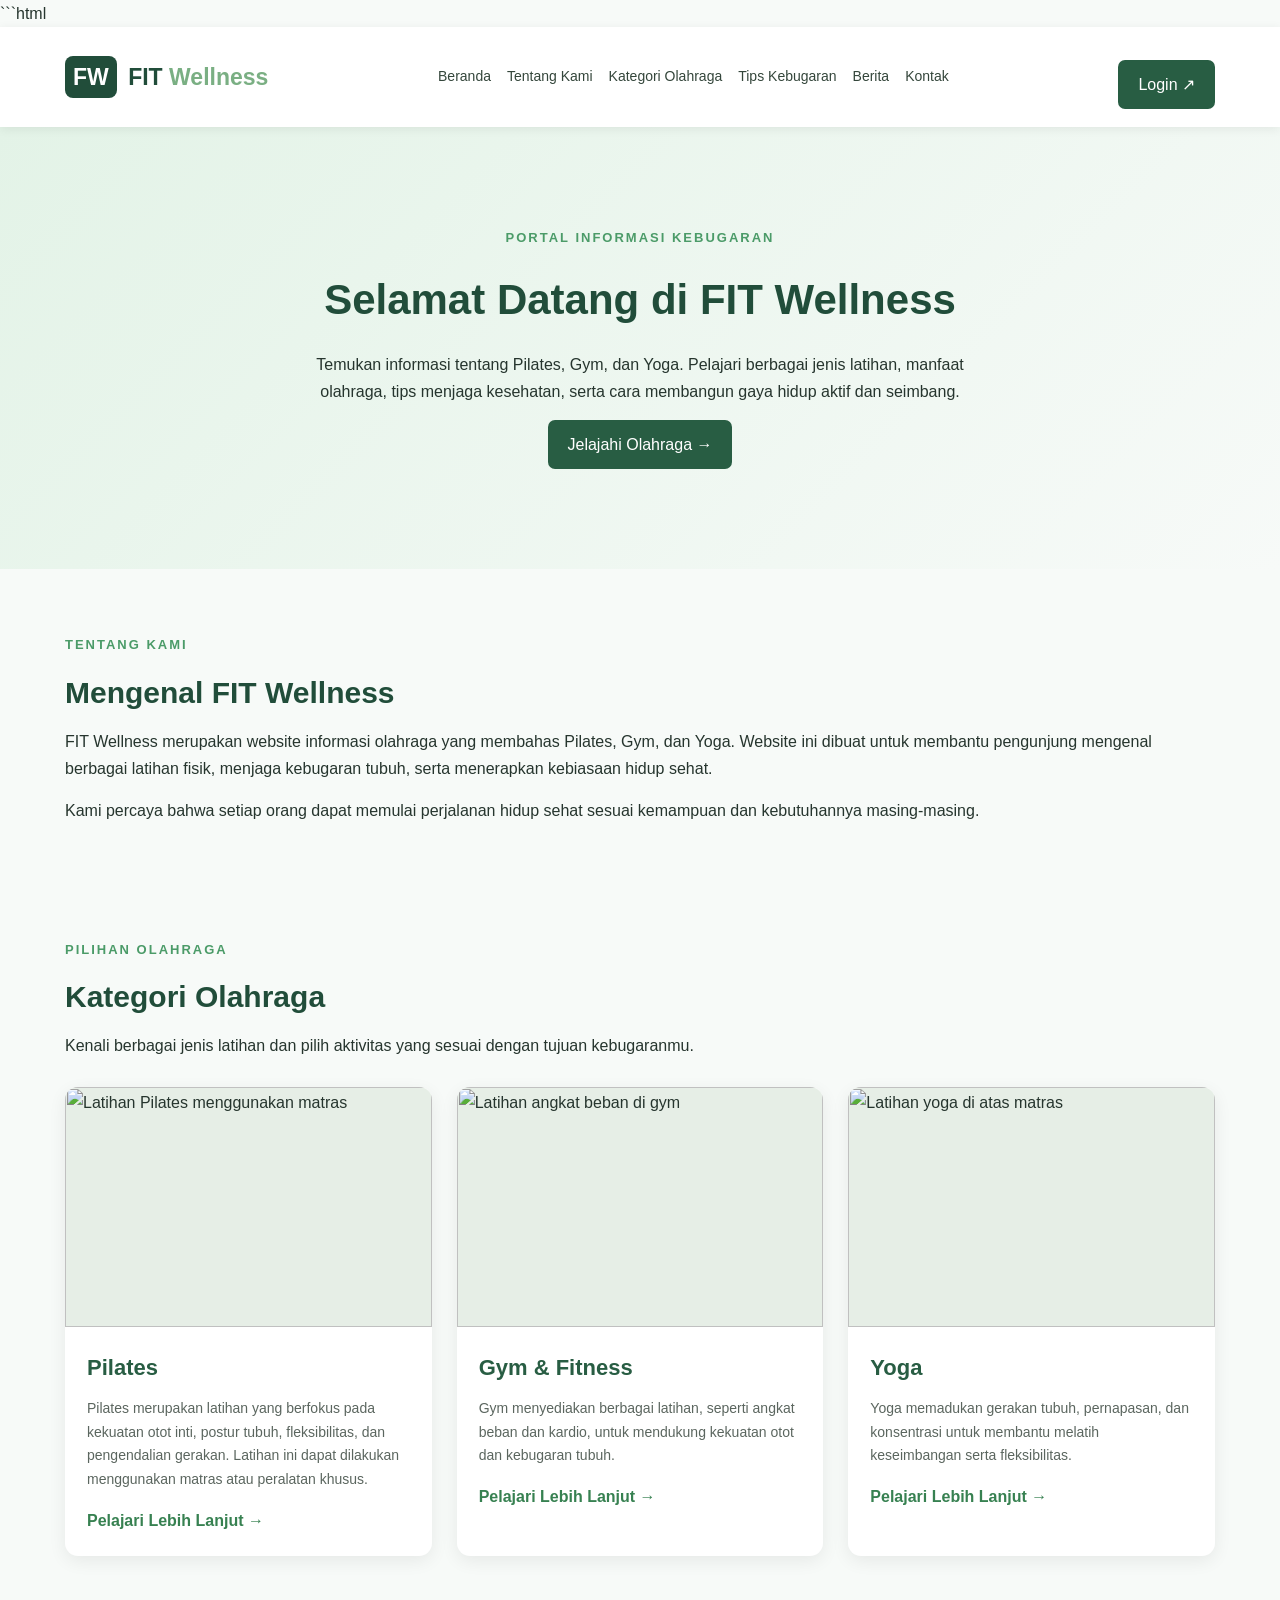
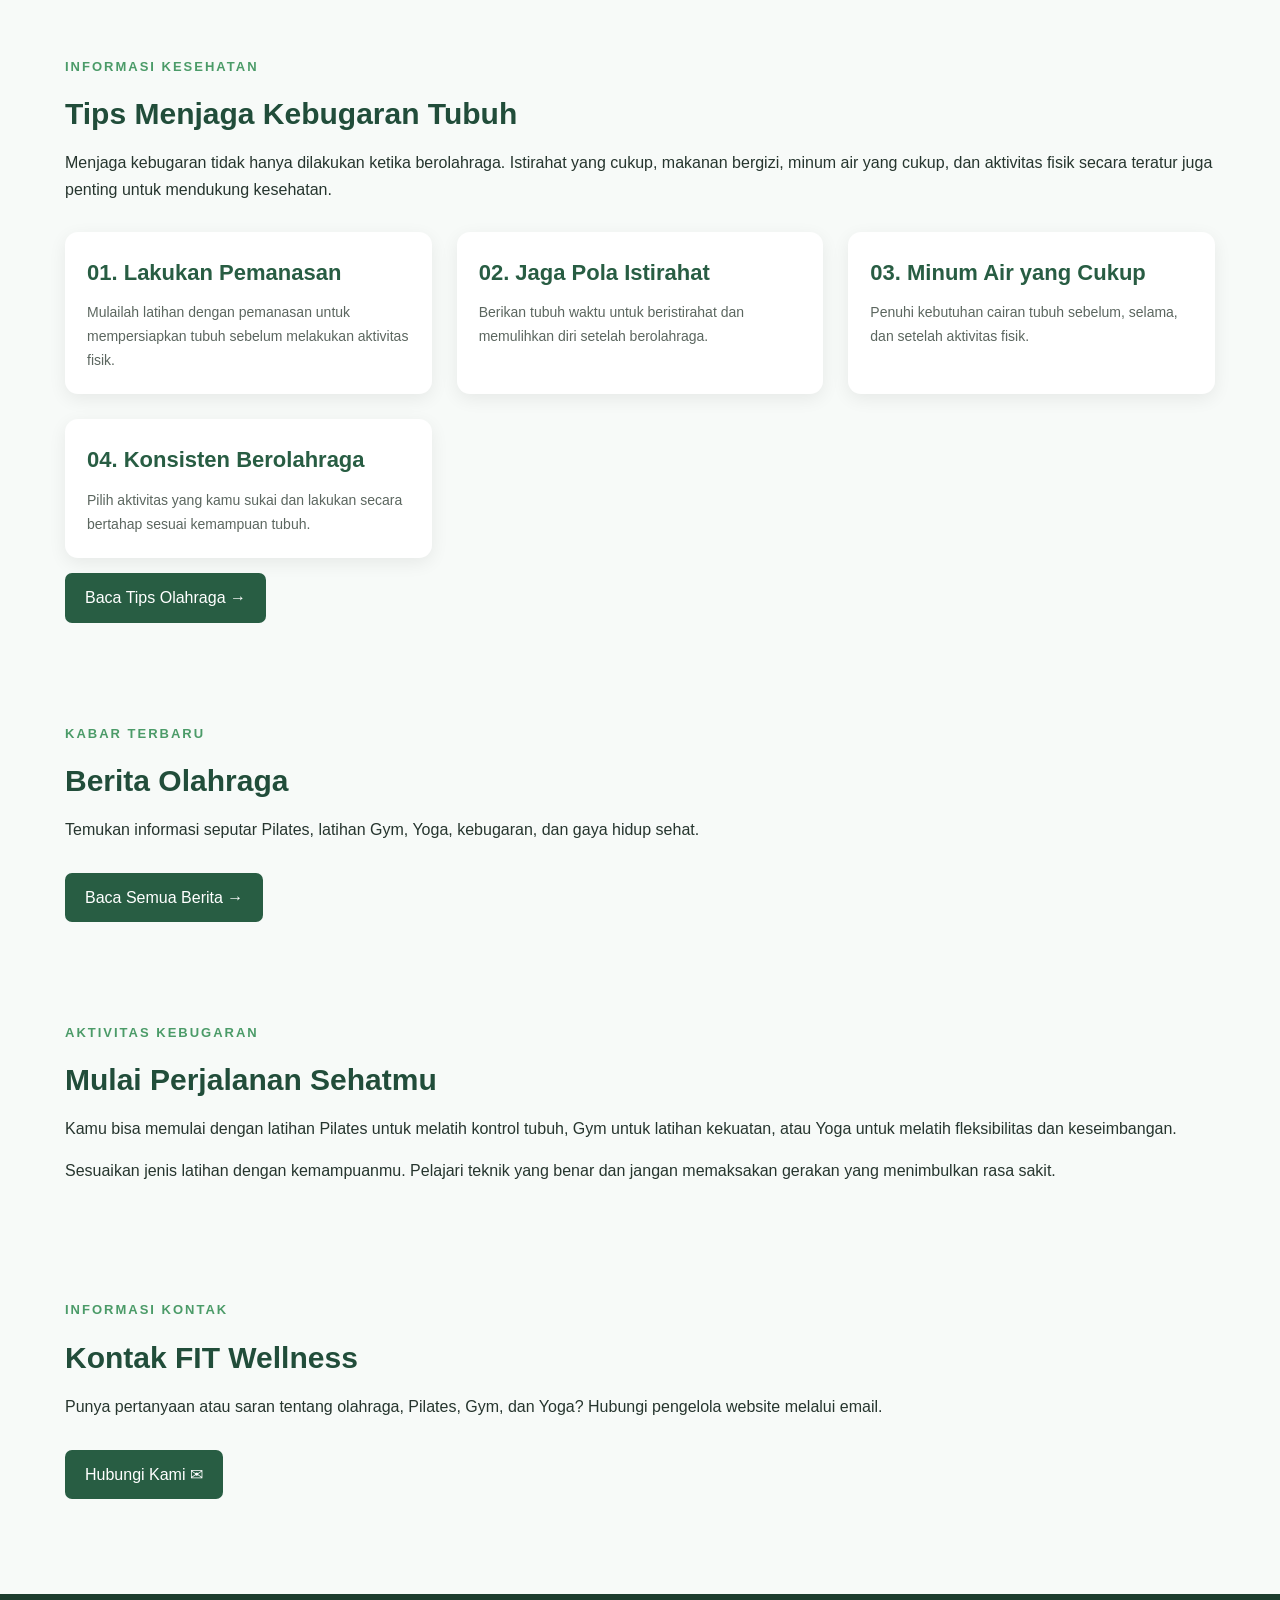
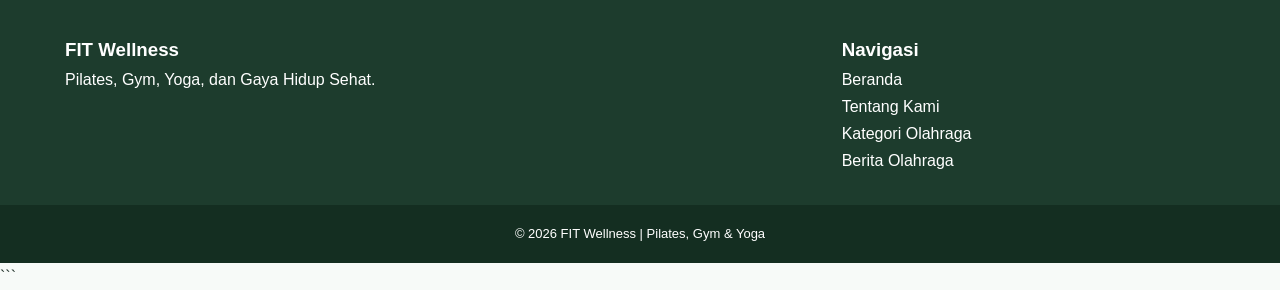
==== index.html @ 1b556cae "Add files via upload" ====
```html
<!DOCTYPE html>
<html lang="id">
<head>
    <meta charset="UTF-8">
    <meta name="viewport" content="width=device-width, initial-scale=1.0">

    <title>FIT Wellness - Pilates, Gym & Yoga</title>

    <style>
        * {
            margin: 0;
            padding: 0;
            box-sizing: border-box;
            font-family: Arial, sans-serif;
        }

        body {
            background: #f7faf8;
            color: #26352e;
            line-height: 1.7;
        }

        .container {
            width: 90%;
            max-width: 1150px;
            margin: auto;
        }

        .header {
            background: white;
            box-shadow: 0 2px 10px #00000012;
            position: sticky;
            top: 0;
            z-index: 10;
        }

        .navbar {
            display: flex;
            align-items: center;
            justify-content: space-between;
            gap: 20px;
            padding: 18px 0;
            flex-wrap: wrap;
        }

        .logo {
            color: #214d3a;
            font-size: 23px;
            font-weight: bold;
            text-decoration: none;
        }

        .logo span:last-child {
            color: #7aaf83;
        }

        .logo-icon {
            background: #214d3a;
            color: white;
            padding: 8px;
            border-radius: 8px;
            margin-right: 5px;
        }

        nav {
            display: flex;
            flex-wrap: wrap;
            gap: 16px;
        }

        nav a {
            text-decoration: none;
            color: #34463b;
            font-size: 14px;
        }

        nav a:hover {
            color: #62a675;
        }

        .btn-login {
            display: inline-block;
            background: #285d43;
            color: white;
            padding: 11px 20px;
            border-radius: 7px;
            text-decoration: none;
            margin-top: 15px;
        }

        .btn-login:hover {
            background: #43865e;
        }

        .hero {
            padding: 100px 0;
            text-align: center;
            background: linear-gradient(135deg, #e3f3e7, #f7faf8);
        }

        .hero h1 {
            font-size: 42px;
            color: #214d3a;
            margin: 15px 0;
        }

        .hero p:not(.category) {
            max-width: 700px;
            margin: 0 auto;
        }

        .category {
            color: #4b9b68;
            font-size: 13px;
            font-weight: bold;
            letter-spacing: 2px;
        }

        .info-section {
            padding-top: 65px;
            padding-bottom: 35px;
        }

        .info-section h2 {
            color: #214d3a;
            font-size: 30px;
            margin: 10px 0;
        }

        .info-section > p:not(.category) {
            margin-bottom: 15px;
        }

        /* KARTU OLAHRAGA */
        .news-grid {
            display: grid;
            grid-template-columns: repeat(3, minmax(0, 1fr));
            gap: 25px;
            margin-top: 28px;
        }

        .news-card {
            background: white;
            border-radius: 13px;
            overflow: hidden;
            box-shadow: 0 5px 18px #00000012;
            transition: transform 0.3s;
        }

        .news-card:hover {
            transform: translateY(-5px);
        }

        /* GAMBAR PILATES, GYM, DAN YOGA */
        .news-card img {
            width: 100%;
            height: 240px;
            object-fit: cover;
            display: block;
            background: #e6eee6;
        }

        .news-content {
            padding: 22px;
        }

        .news-content h3 {
            color: #285d43;
            font-size: 22px;
            margin-bottom: 10px;
        }

        .news-content p {
            font-size: 14px;
            color: #5b665f;
        }

        .read-more {
            display: inline-block;
            color: #378151;
            font-weight: bold;
            text-decoration: none;
            margin-top: 15px;
        }

        .read-more:hover {
            text-decoration: underline;
        }

        .footer {
            background: #1d3c2d;
            color: white;
            margin-top: 60px;
            padding-top: 40px;
        }

        .footer-content {
            display: grid;
            grid-template-columns: 2fr 1fr;
            gap: 30px;
            padding-bottom: 30px;
        }

        .footer a {
            color: white;
            text-decoration: none;
        }

        .copyright {
            text-align: center;
            padding: 18px;
            background: #142e21;
            font-size: 13px;
        }

        @media (max-width: 800px) {
            .news-grid {
                grid-template-columns: repeat(2, minmax(0, 1fr));
            }

            .hero h1 {
                font-size: 32px;
            }
        }

        @media (max-width: 550px) {
            .news-grid,
            .footer-content {
                grid-template-columns: 1fr;
            }

            .navbar {
                flex-direction: column;
            }

            nav {
                justify-content: center;
            }

            .hero {
                padding: 65px 0;
            }
        }
    </style>
</head>

<body>

    <!-- HEADER DAN NAVIGASI -->
    <header class="header">
        <div class="container navbar">

            <a href="index.html" class="logo">
                <span class="logo-icon">FW</span>
                FIT <span>Wellness</span>
            </a>

            <nav>
                <a href="#beranda">Beranda</a>
                <a href="#profil">Tentang Kami</a>
                <a href="#program">Kategori Olahraga</a>
                <a href="#kebugaran">Tips Kebugaran</a>
                <a href="berita.html">Berita</a>
                <a href="#kontak">Kontak</a>
            </nav>

            <a href="login.html" class="btn-login">Login ↗</a>

        </div>
    </header>

    <main>

        <!-- BERANDA -->
        <section class="hero" id="beranda">
            <div class="container">
                <p class="category">PORTAL INFORMASI KEBUGARAN</p>

                <h1>Selamat Datang di FIT Wellness</h1>

                <p>
                    Temukan informasi tentang Pilates, Gym, dan Yoga.
                    Pelajari berbagai jenis latihan, manfaat olahraga,
                    tips menjaga kesehatan, serta cara membangun
                    gaya hidup aktif dan seimbang.
                </p>

                <a href="#program" class="btn-login">
                    Jelajahi Olahraga →
                </a>
            </div>
        </section>

        <!-- TENTANG KAMI -->
        <section class="container info-section" id="profil">
            <p class="category">TENTANG KAMI</p>

            <h2>Mengenal FIT Wellness</h2>

            <p>
                FIT Wellness merupakan website informasi olahraga
                yang membahas Pilates, Gym, dan Yoga. Website ini
                dibuat untuk membantu pengunjung mengenal berbagai
                latihan fisik, menjaga kebugaran tubuh, serta
                menerapkan kebiasaan hidup sehat.
            </p>

            <p>
                Kami percaya bahwa setiap orang dapat memulai
                perjalanan hidup sehat sesuai kemampuan dan
                kebutuhannya masing-masing.
            </p>
        </section>

        <!-- KATEGORI OLAHRAGA -->
        <section class="container info-section" id="program">
            <p class="category">PILIHAN OLAHRAGA</p>

            <h2>Kategori Olahraga</h2>

            <p>
                Kenali berbagai jenis latihan dan pilih aktivitas
                yang sesuai dengan tujuan kebugaranmu.
            </p>

            <div class="news-grid">

                <!-- GAMBAR PILATES -->
                <article class="news-card">

                    <img src="gambar/pilates3.jpg"
                         alt="Latihan Pilates menggunakan matras">

                    <div class="news-content">
                        <h3>Pilates</h3>

                        <p>
                            Pilates merupakan latihan yang berfokus
                            pada kekuatan otot inti, postur tubuh,
                            fleksibilitas, dan pengendalian gerakan.
                            Latihan ini dapat dilakukan menggunakan
                            matras atau peralatan khusus.
                        </p>

                        <a href="berita.html" class="read-more">
                            Pelajari Lebih Lanjut →
                        </a>
                    </div>
                </article>

                <!-- GAMBAR GYM -->
                <article class="news-card">

                    <img src="gambar/gym.jpg"
                         alt="Latihan angkat beban di gym">

                    <div class="news-content">
                        <h3>Gym & Fitness</h3>

                        <p>
                            Gym menyediakan berbagai latihan,
                            seperti angkat beban dan kardio,
                            untuk mendukung kekuatan otot dan
                            kebugaran tubuh.
                        </p>

                        <a href="berita.html" class="read-more">
                            Pelajari Lebih Lanjut →
                        </a>
                    </div>
                </article>

                <!-- GAMBAR YOGA -->
                <article class="news-card">

                    <img src="gambar/yoga.jpg"
                         alt="Latihan yoga di atas matras">

                    <div class="news-content">
                        <h3>Yoga</h3>

                        <p>
                            Yoga memadukan gerakan tubuh,
                            pernapasan, dan konsentrasi untuk
                            membantu melatih keseimbangan
                            serta fleksibilitas.
                        </p>

                        <a href="berita.html" class="read-more">
                            Pelajari Lebih Lanjut →
                        </a>
                    </div>
                </article>

            </div>
        </section>

        <!-- TIPS KEBUGARAN -->
        <section class="container info-section" id="kebugaran">
            <p class="category">INFORMASI KESEHATAN</p>

            <h2>Tips Menjaga Kebugaran Tubuh</h2>

            <p>
                Menjaga kebugaran tidak hanya dilakukan ketika
                berolahraga. Istirahat yang cukup, makanan bergizi,
                minum air yang cukup, dan aktivitas fisik secara
                teratur juga penting untuk mendukung kesehatan.
            </p>

            <div class="news-grid">

                <article class="news-card">
                    <div class="news-content">
                        <h3>01. Lakukan Pemanasan</h3>
                        <p>
                            Mulailah latihan dengan pemanasan
                            untuk mempersiapkan tubuh sebelum
                            melakukan aktivitas fisik.
                        </p>
                    </div>
                </article>

                <article class="news-card">
                    <div class="news-content">
                        <h3>02. Jaga Pola Istirahat</h3>
                        <p>
                            Berikan tubuh waktu untuk beristirahat
                            dan memulihkan diri setelah berolahraga.
                        </p>
                    </div>
                </article>

                <article class="news-card">
                    <div class="news-content">
                        <h3>03. Minum Air yang Cukup</h3>
                        <p>
                            Penuhi kebutuhan cairan tubuh sebelum,
                            selama, dan setelah aktivitas fisik.
                        </p>
                    </div>
                </article>

                <article class="news-card">
                    <div class="news-content">
                        <h3>04. Konsisten Berolahraga</h3>
                        <p>
                            Pilih aktivitas yang kamu sukai dan
                            lakukan secara bertahap sesuai
                            kemampuan tubuh.
                        </p>
                    </div>
                </article>

            </div>

            <a href="berita.html" class="btn-login">
                Baca Tips Olahraga →
            </a>
        </section>

        <!-- BERITA -->
        <section class="container info-section" id="berita">
            <p class="category">KABAR TERBARU</p>

            <h2>Berita Olahraga</h2>

            <p>
                Temukan informasi seputar Pilates, latihan Gym,
                Yoga, kebugaran, dan gaya hidup sehat.
            </p>

            <a href="berita.html" class="btn-login">
                Baca Semua Berita →
            </a>
        </section>

        <!-- KEGIATAN OLAHRAGA -->
        <section class="container info-section" id="kegiatan">
            <p class="category">AKTIVITAS KEBUGARAN</p>

            <h2>Mulai Perjalanan Sehatmu</h2>

            <p>
                Kamu bisa memulai dengan latihan Pilates untuk
                melatih kontrol tubuh, Gym untuk latihan kekuatan,
                atau Yoga untuk melatih fleksibilitas dan
                keseimbangan.
            </p>

            <p>
                Sesuaikan jenis latihan dengan kemampuanmu.
                Pelajari teknik yang benar dan jangan memaksakan
                gerakan yang menimbulkan rasa sakit.
            </p>
        </section>

        <!-- KONTAK -->
        <section class="container info-section" id="kontak">
            <p class="category">INFORMASI KONTAK</p>

            <h2>Kontak FIT Wellness</h2>

            <p>
                Punya pertanyaan atau saran tentang olahraga,
                Pilates, Gym, dan Yoga? Hubungi pengelola
                website melalui email.
            </p>

            <a href="mailto:info@fitwellness.example"
               class="btn-login">
                Hubungi Kami ✉
            </a>
        </section>

    </main>

    <!-- FOOTER -->
    <footer class="footer">
        <div class="container footer-content">

            <div>
                <h3>FIT Wellness</h3>
                <p>Pilates, Gym, Yoga, dan Gaya Hidup Sehat.</p>
            </div>

            <div>
                <h3>Navigasi</h3>
                <p><a href="#beranda">Beranda</a></p>
                <p><a href="#profil">Tentang Kami</a></p>
                <p><a href="#program">Kategori Olahraga</a></p>
                <p><a href="berita.html">Berita Olahraga</a></p>
            </div>

        </div>

        <div class="copyright">
            <p>&copy; 2026 FIT Wellness | Pilates, Gym & Yoga</p>
        </div>
    </footer>

</body>
</html>
```
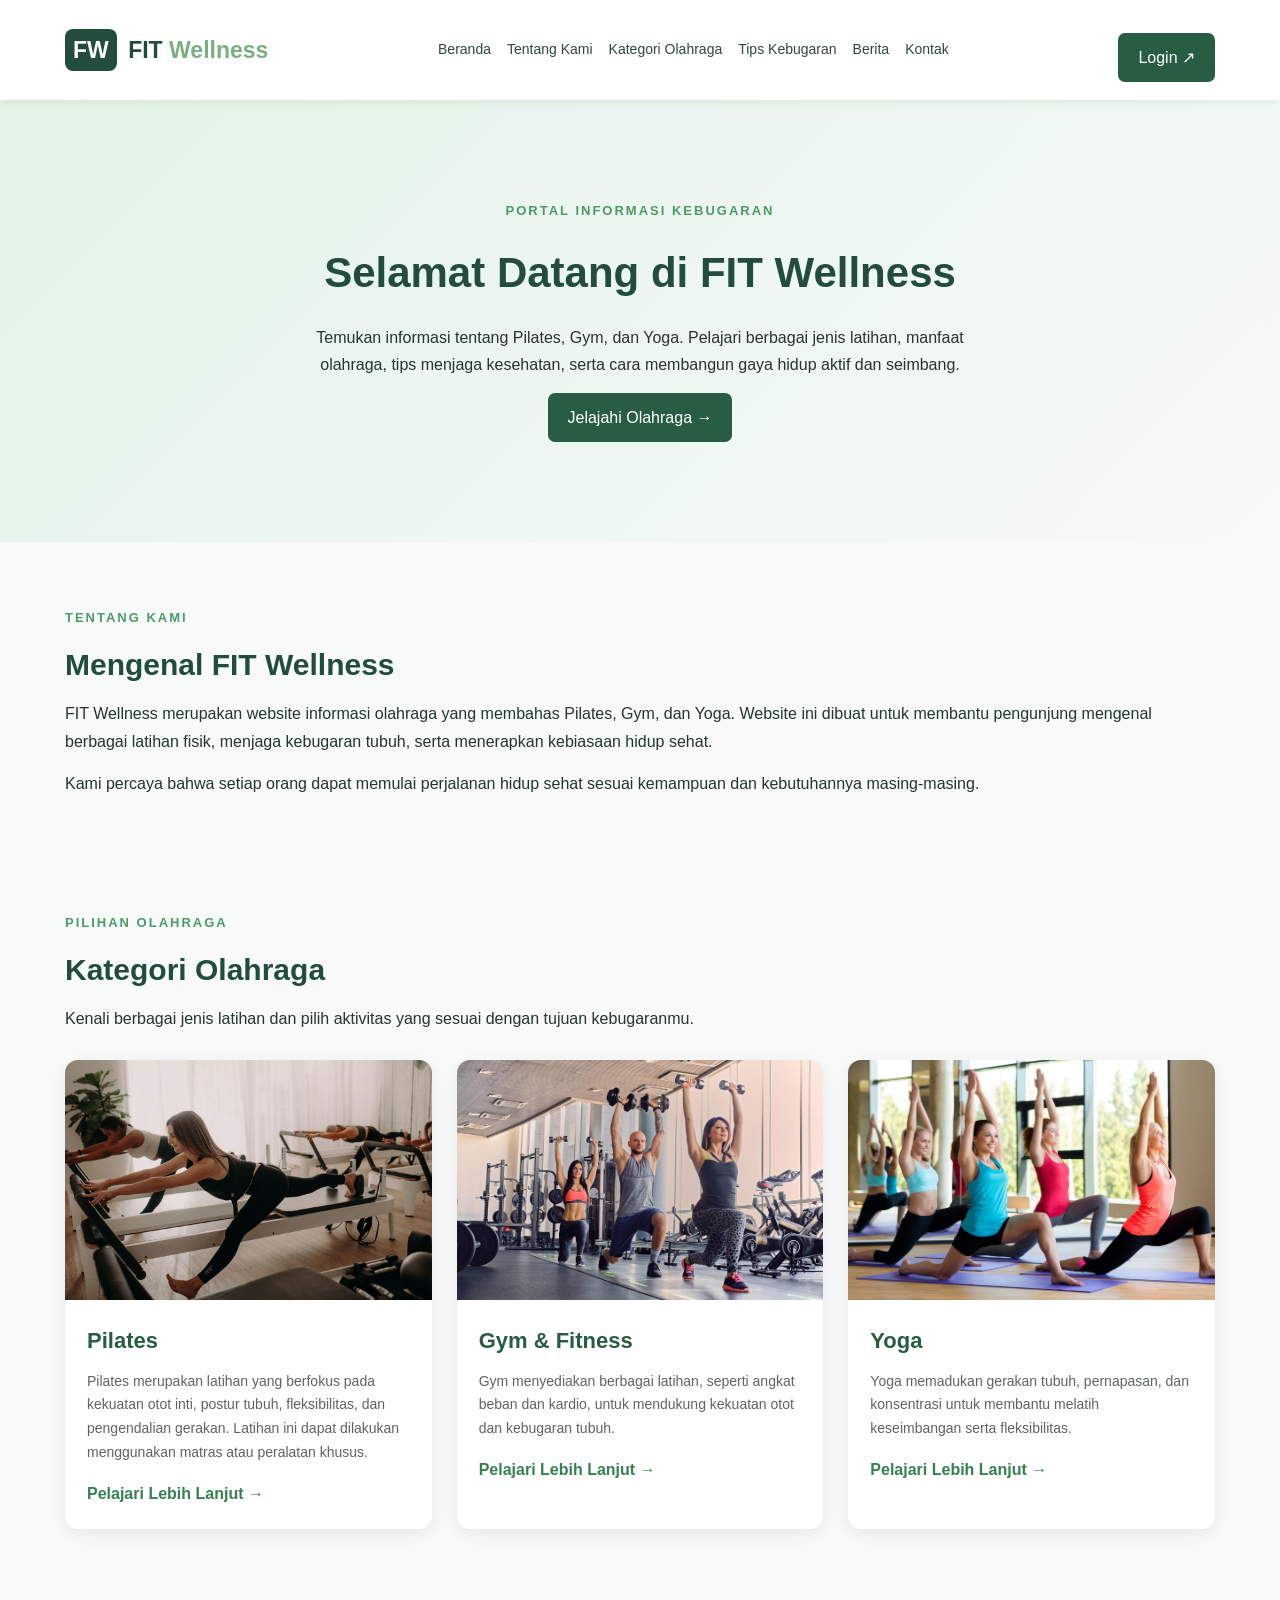
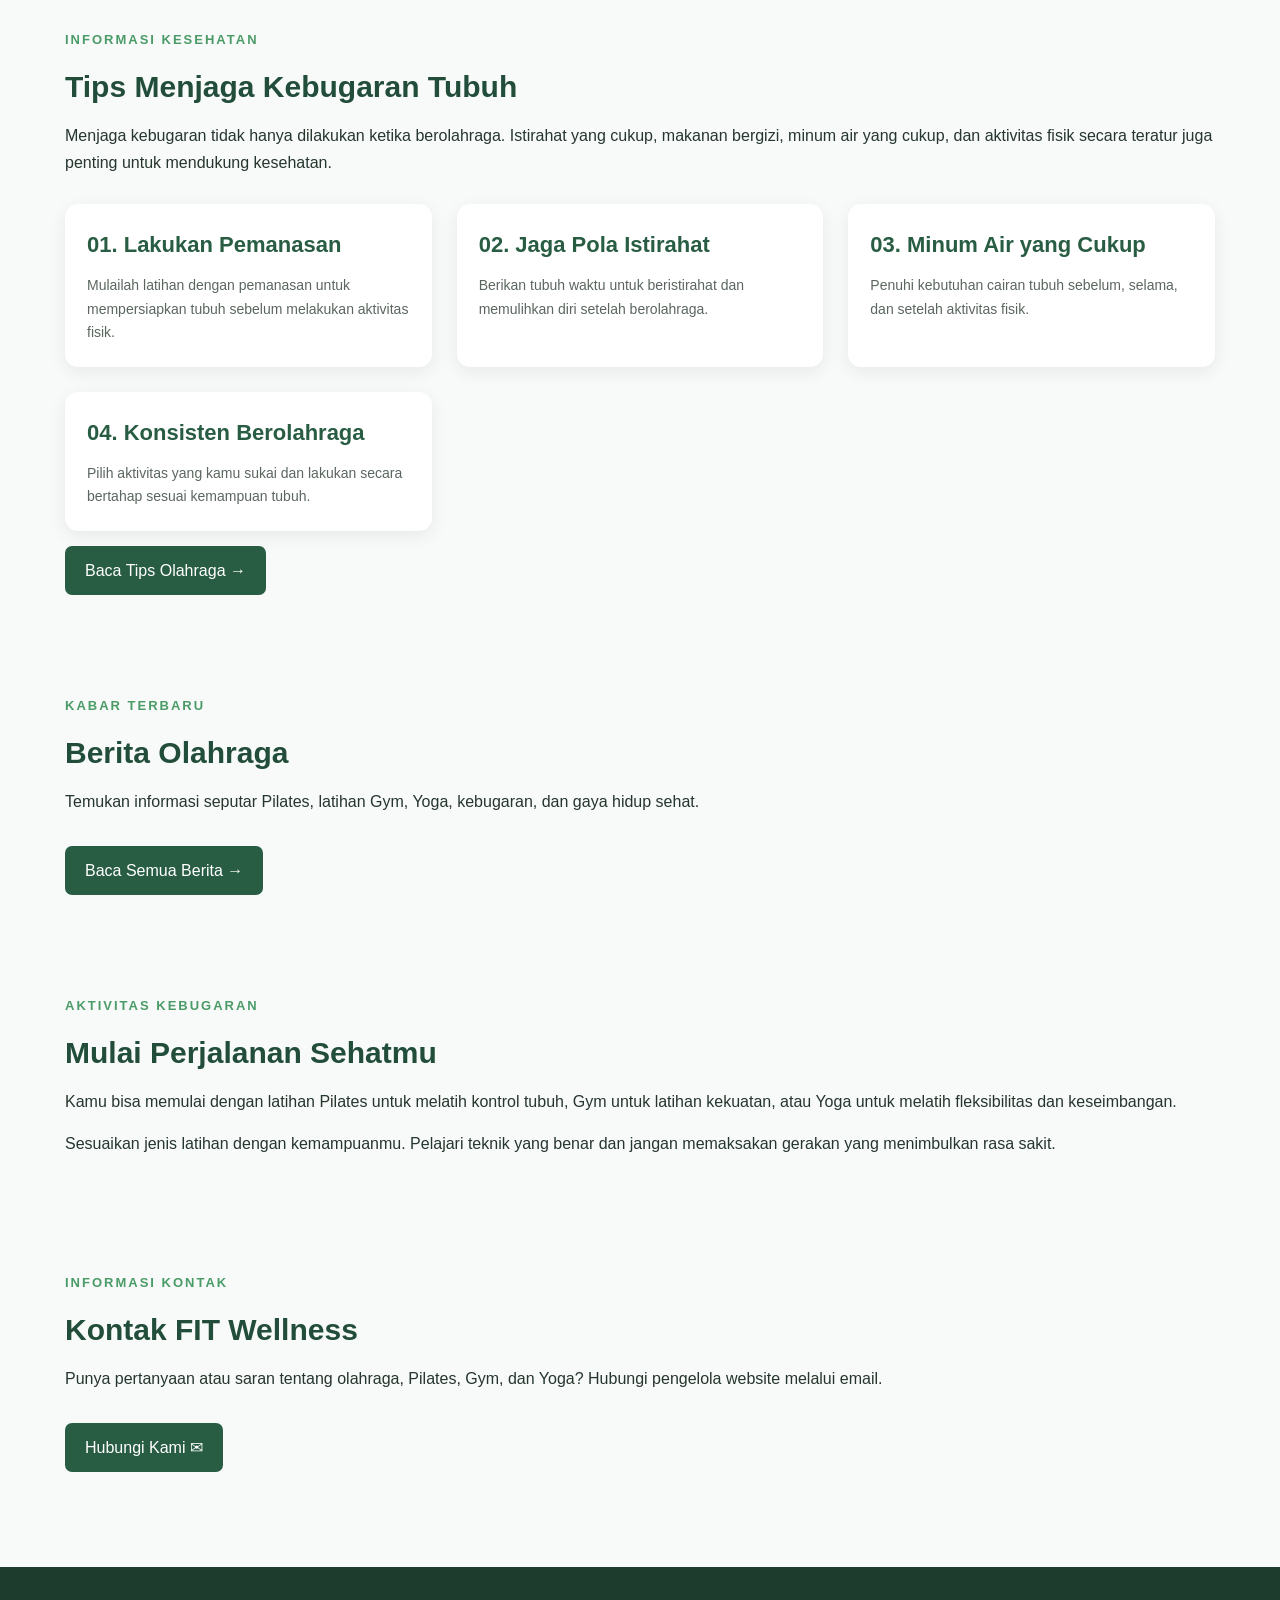
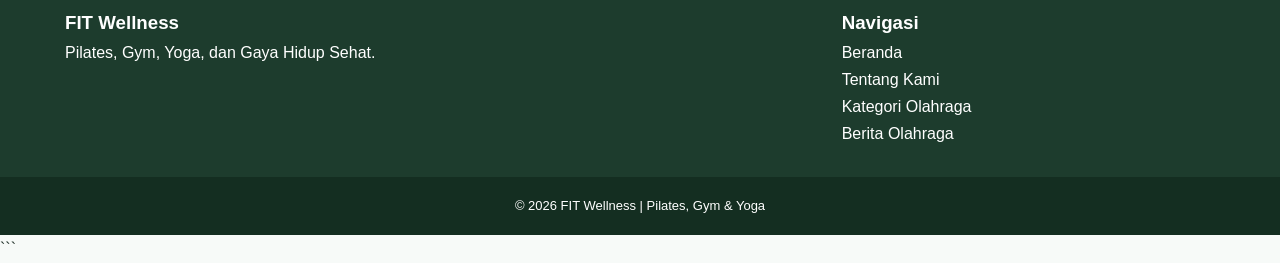
==== commit 51404ce7: "Update index.html" ====
--- a/index.html
+++ b/index.html
@@ -1,4 +1,4 @@
-```html
+
 <!DOCTYPE html>
 <html lang="id">
 <head>
@@ -329,7 +329,7 @@
                 <!-- GAMBAR PILATES -->
                 <article class="news-card">
 
-                    <img src="gambar/pilates3.jpg"
+                    <img src="pilates3.jpg"
                          alt="Latihan Pilates menggunakan matras">
 
                     <div class="news-content">
@@ -352,7 +352,7 @@
                 <!-- GAMBAR GYM -->
                 <article class="news-card">
 
-                    <img src="gambar/gym.jpg"
+                    <img src="gym.jpg"
                          alt="Latihan angkat beban di gym">
 
                     <div class="news-content">
@@ -374,7 +374,7 @@
                 <!-- GAMBAR YOGA -->
                 <article class="news-card">
 
-                    <img src="gambar/yoga.jpg"
+                    <img src="yoga.jpg"
                          alt="Latihan yoga di atas matras">
 
                     <div class="news-content">
@@ -542,4 +542,4 @@
 
 </body>
 </html>
-```+```
